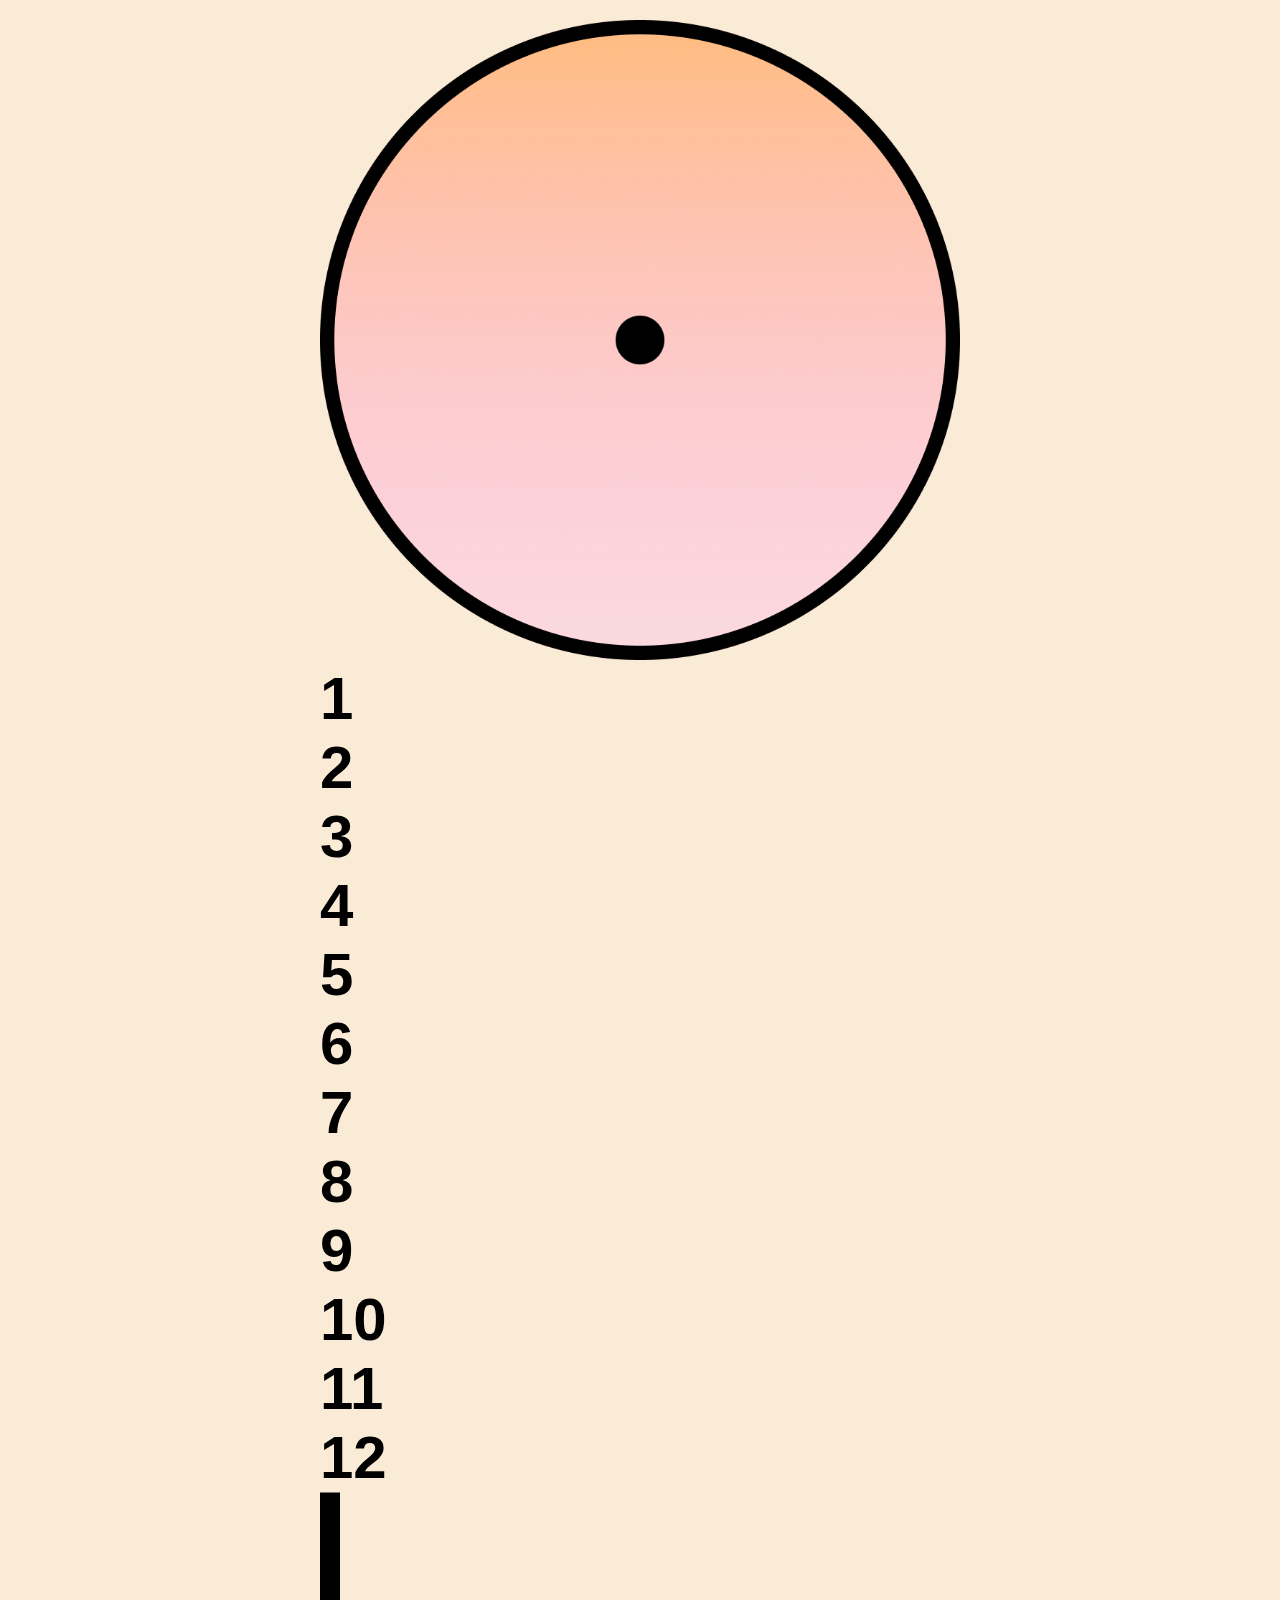
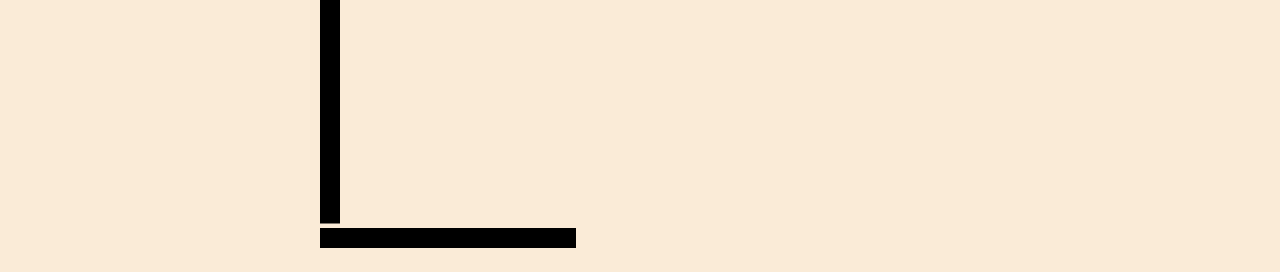
==== index.html @ f0cc5429 "set up" ====
<!DOCTYPE html>
<html lang="en">
<head>
  <meta charset="UTF-8">
  <meta name="viewport" content="width=device-width, initial-scale=1.0">
  <title>Clock using absolute position</title>
  <link rel="stylesheet" href="style.css">
</head>
<body>
  
  <main>
    <div class="clock"><img src="images/elipse.png"></div>
    <div class="number one">1</div>
    <div class="number two">2</div>
    <div class="number three">3</div>
    <div class="number four">4</div>
    <div class="number five">5</div>
    <div class="number six">6</div>
    <div class="number seven">7</div>
    <div class="number eight">8</div>
    <div class="number nine">9</div>
    <div class="number ten">10</div>
    <div class="number eleven">11</div>
    <div class="number twelve">12</div>
    <div class="minute"><img src="images/minute-hand.png"></div>
    <div class="hour"><img src="images/hour-hand.png"></div>
  </main>
</body>
</html>
---- style.css ----
* {box-sizing: border-box;}

img {
  width:100%;
}

body {
  margin:0;
  background-color:antiquewhite;
  font-family:'Trebuchet MS', 'Lucida Sans Unicode', 'Lucida Grande', 'Lucida Sans', Arial, sans-serif
}
.number {
  font-size: 60px;
  font-weight:bold;
}
main {
  width:50%;
  /* this makes the contents hve an 80px margin on top and bottom, and an auto margin on left and right which centers the content. */
  margin: 20px auto;

}
.clock {
  width:100%;
}
.minute img {
  width:20px;
  height:70%;
}
.hour img {
  width:40%;
  height:20px;
}
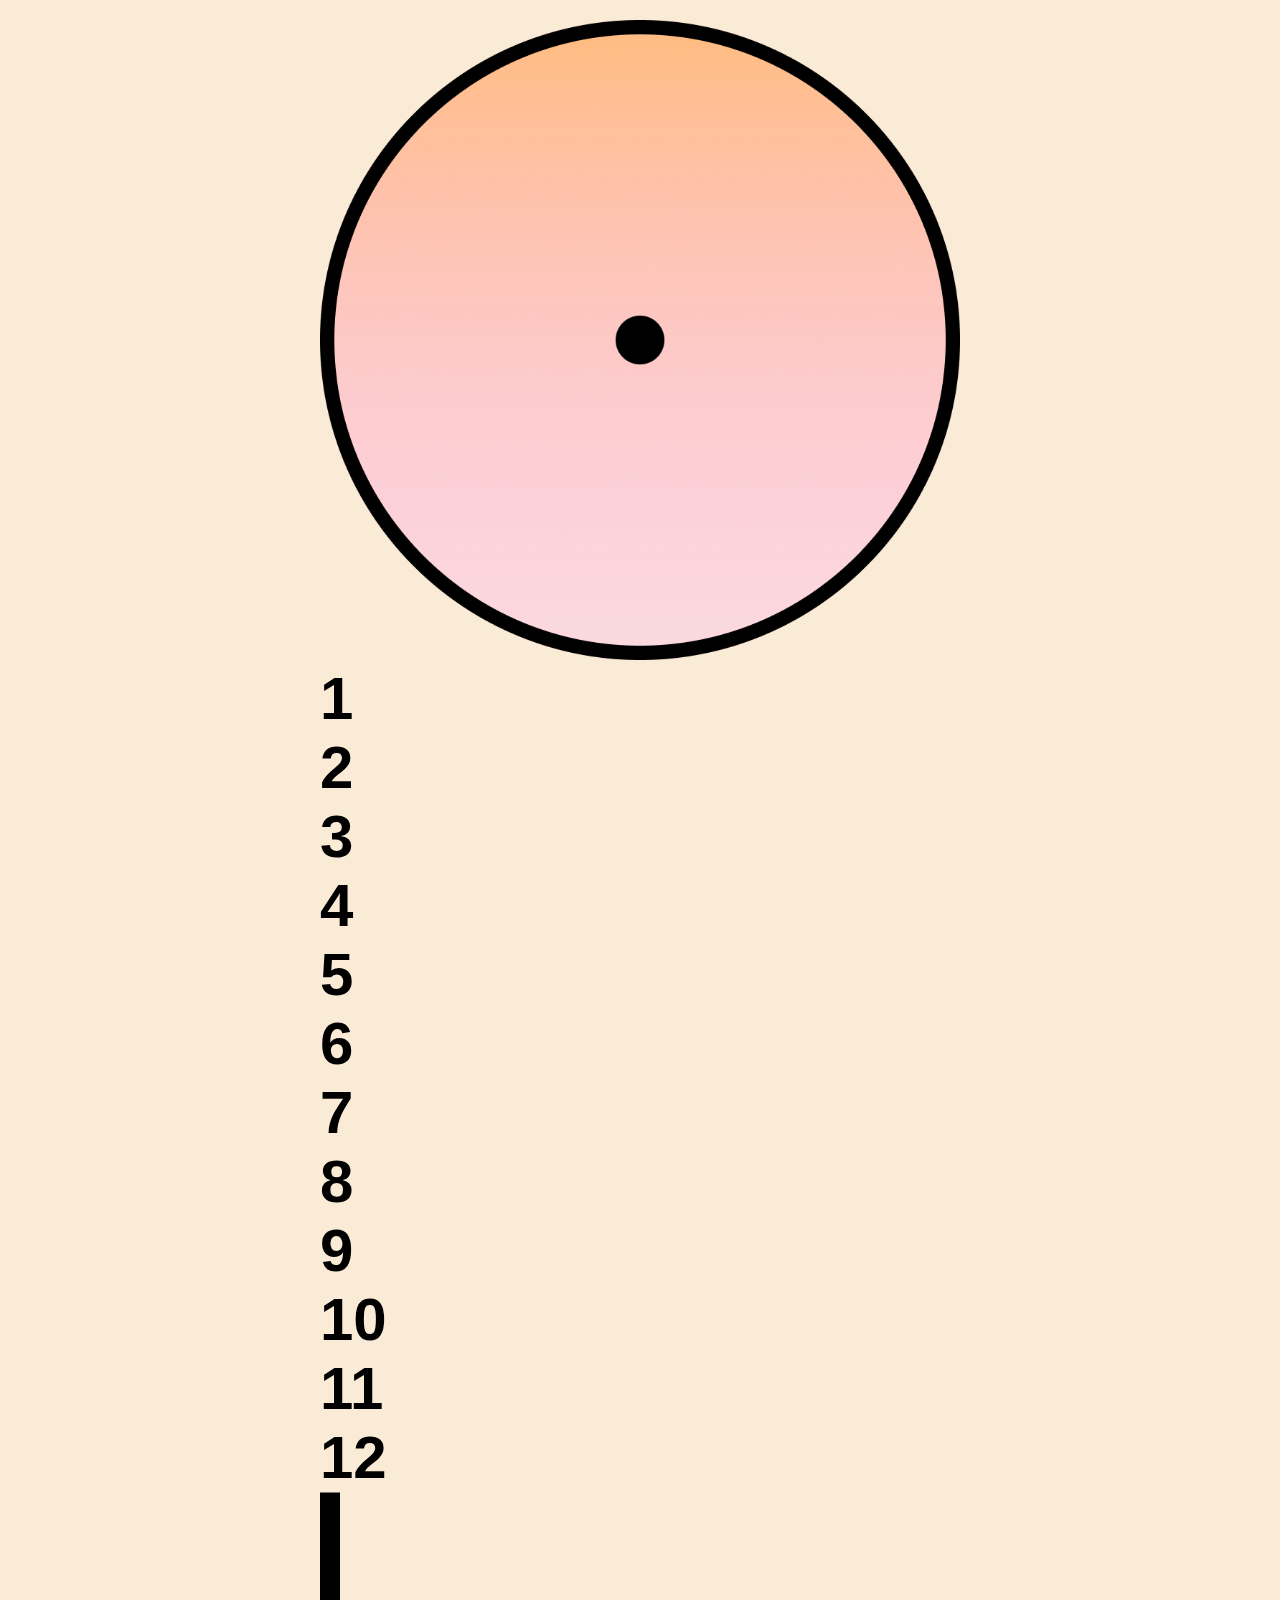
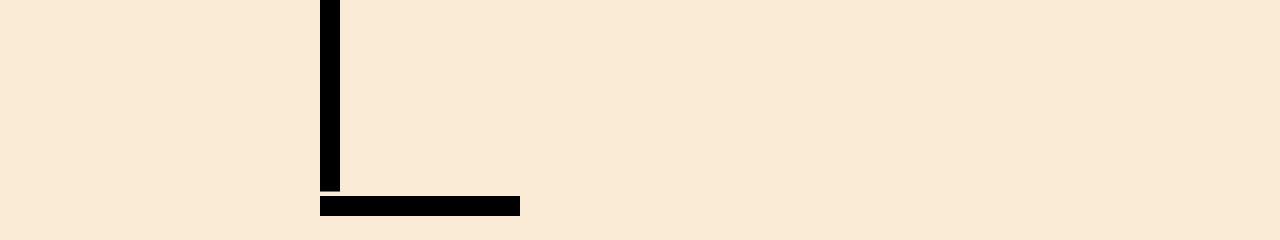
==== commit 7590d595: "updated example and cleaned up original" ====
--- a/index.html
+++ b/index.html
@@ -22,8 +22,8 @@
     <div class="number ten">10</div>
     <div class="number eleven">11</div>
     <div class="number twelve">12</div>
-    <div class="minute"><img src="images/minute-hand.png"></div>
-    <div class="hour"><img src="images/hour-hand.png"></div>
+    <div class="hand minute"><img src="images/minute-hand.png"></div>
+    <div class="hand hour"><img src="images/hour-hand.png"></div>
   </main>
 </body>
 </html>--- a/style.css
+++ b/style.css
@@ -9,10 +9,7 @@
   background-color:antiquewhite;
   font-family:'Trebuchet MS', 'Lucida Sans Unicode', 'Lucida Grande', 'Lucida Sans', Arial, sans-serif
 }
-.number {
-  font-size: 60px;
-  font-weight:bold;
-}
+
 main {
   width:50%;
   /* this makes the contents hve an 80px margin on top and bottom, and an auto margin on left and right which centers the content. */
@@ -22,11 +19,35 @@
 .clock {
   width:100%;
 }
+.number {
+  font-size: 60px;
+  font-weight:bold;
+}
+
+.hand {}
+
+.minute {}
+.hour {}
+
 .minute img {
   width:20px;
-  height:70%;
+  height:300px;
 }
 .hour img {
-  width:40%;
+  width:200px;
   height:20px;
-}+}
+.one {}
+.two {}
+.three {}
+.four {}
+.five {}
+.six {}
+.seven {}
+.eight {}
+.nine {}
+.ten {}
+.eleven {}
+.twelve {}
+.hour {}
+.minute {}